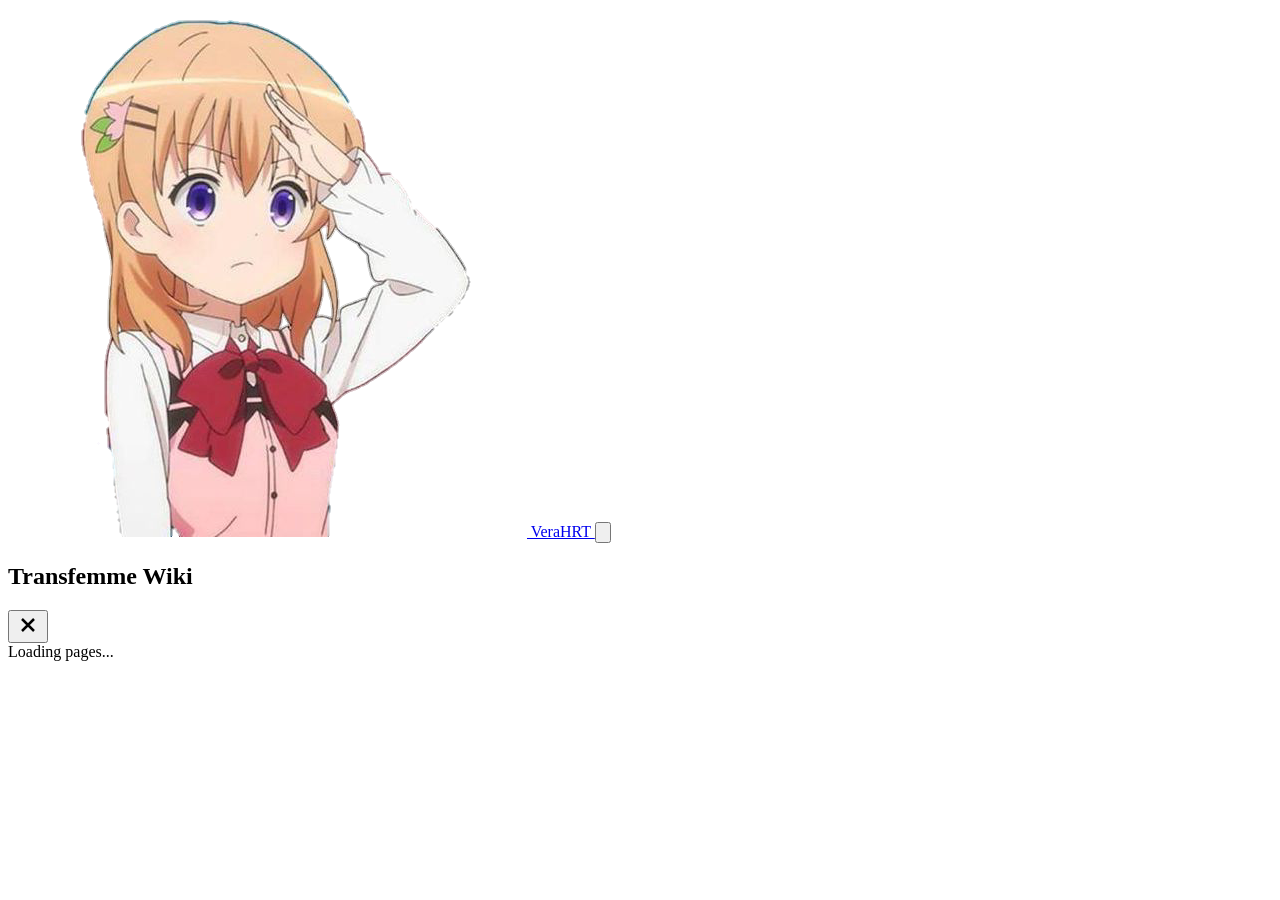
==== transfemme.html @ 3c6050d2 "Add files via upload" ====
<!DOCTYPE html>
<html lang="en">
<head>
<meta charset="utf-8" />
<meta name="viewport" content="width=device-width, initial-scale=1, maximum-scale=1, user-scalable=no, viewport-fit=cover" />
<meta name="theme-color" content="#06060a" />
<title>Transfemme Wiki — VeraHRT</title>

<link rel="preconnect" href="https://fonts.googleapis.com">
<link rel="preconnect" href="https://fonts.gstatic.com" crossorigin>
<link href="https://fonts.googleapis.com/css2?family=Outfit:wght@400;500;600;700;800&family=Inter:wght@400;500;600&family=Noto+Sans+Myanmar:wght@400;500;600&display=swap" rel="stylesheet">
<link rel="stylesheet" href="style/transfemme.css" />
</head>

<body>

<div class="bg-aurora" aria-hidden="true"></div>
<div class="bg-stars" aria-hidden="true"></div>

<header class="site-header">
  <a href="index.html" class="brand">
    <img src="icon.png" alt="" />
    VeraHRT
  </a>
  <button class="menu-btn" id="menuBtn" aria-label="Open menu">
    <svg viewBox="0 0 24 24" fill="none" stroke="currentColor" stroke-width="2.5"><path d="M4 6h16M4 12h16M4 18h16"/></svg>
  </button>
</header>

<div class="app-container">
  <div class="sidebar-overlay" id="sidebarOverlay"></div>
  <aside class="sidebar" id="sidebar">
    <div class="sidebar-header">
      <h2>Transfemme Wiki</h2>
      <button class="close-btn" id="closeBtn">
        <svg viewBox="0 0 24 24" fill="none" stroke="currentColor" stroke-width="2.5" width="24" height="24"><path d="M18 6L6 18M6 6l12 12"/></svg>
      </button>
    </div>
    <nav class="sidebar-nav" id="sidebarNav"></nav>
  </aside>

  <main class="main-content" id="mainContent">
    <div class="content-inner">
      <div class="loader" id="loader">
        <div class="spinner"></div>
        <span>Loading pages...</span>
      </div>
      
      <div id="pageContainer" style="display: none;">
        <div class="page-meta"><span></span><div id="pageCat">Category</div></div>
        <h1 class="page-title" id="pageTitle">Title</h1>
        <div class="page-body" id="pageBody"></div>
        
        <div class="page-nav">
          <button class="nav-btn prev" id="prevBtn">
            <svg viewBox="0 0 24 24" fill="none" stroke="currentColor" stroke-width="2.5"><path d="M15 18l-6-6 6-6"/></svg>
            <span>နောက်သို့ပြန်သွားရန်</span>
          </button>
          <button class="nav-btn next" id="nextBtn">
            <span>ဆက်ဖတ်ရန်</span>
            <svg viewBox="0 0 24 24" fill="none" stroke="currentColor" stroke-width="2.5"><path d="M9 18l6-6-6-6"/></svg>
          </button>
        </div>
      </div>
    </div>
  </main>
</div>

<script src="script/transfemme.js"></script>
</body>
</html>
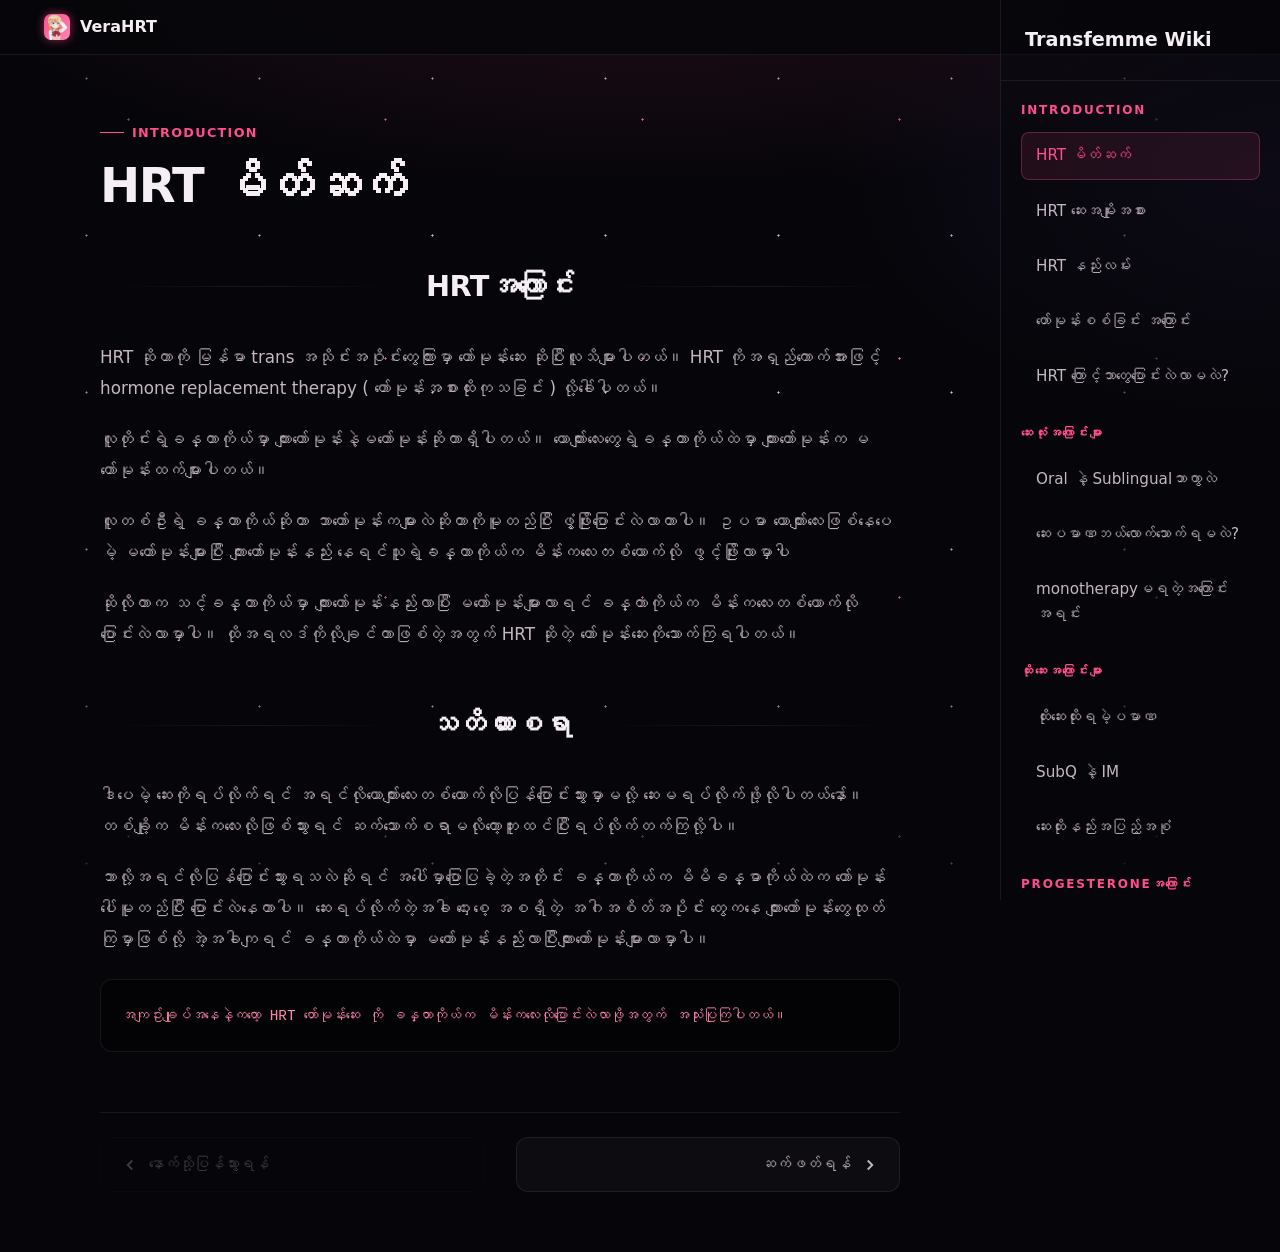
==== commit b67036f6: "Update transfemme.html" ====
--- a/transfemme.html
+++ b/transfemme.html
@@ -44,6 +44,7 @@
       <div class="loader" id="loader">
         <div class="spinner"></div>
         <span>Loading pages...</span>
+        <span>ခနစောင့်ပေးပါ</span>
       </div>
       
       <div id="pageContainer" style="display: none;">
@@ -68,4 +69,4 @@
 
 <script src="script/transfemme.js"></script>
 </body>
-</html>+</html>
--- a/style/transfemme.css
+++ b/style/transfemme.css
@@ -0,0 +1,252 @@
+:root{
+  color-scheme: dark;
+  --bg:#06060a;
+  --bg-card:rgba(255,255,255,0.03);
+  --text:#f5eff4;
+  --text-2:#c3b6c1;
+  --muted:#7d6f7b;
+  --line:rgba(255,255,255,0.075);
+  --pink:#ff4d8d;
+  --pink-2:#ff85b3;
+  --font-display:'Outfit', system-ui, sans-serif;
+  --font-body:'Inter', system-ui, sans-serif;
+  --font-mm:'Inter','Noto Sans Myanmar','Padauk', system-ui, sans-serif;
+  --pad-x:clamp(18px, 5vw, 44px);
+  --sidebar-width: 280px;
+}
+
+*,*::before,*::after{ box-sizing:border-box; }
+html{ -webkit-text-size-adjust:100%; scroll-behavior:smooth; }
+body{
+  margin:0; min-height:100vh; font-family:var(--font-body); line-height:1.65;
+  color:var(--text); background:var(--bg); overflow-x:clip; touch-action:manipulation;
+  -webkit-font-smoothing:antialiased; display:flex; flex-direction:column;
+}
+img,svg{ display:block; max-width:100%; }
+a{ color:inherit; text-decoration:none; }
+button{ font:inherit; color:inherit; border:none; background:none; cursor:pointer; }
+::selection{ background:rgba(255,77,141,0.35); color:#fff; }
+
+.bg-aurora{ position:fixed; inset:0; z-index:-2; pointer-events:none;
+  background: radial-gradient(ellipse 100% 55% at 50% -12%, rgba(255,77,141,0.15), transparent 62%),
+              radial-gradient(ellipse 55% 45% at 100% 20%, rgba(140,90,230,0.1), transparent 65%); }
+.bg-stars{ position:fixed; inset:0; z-index:-1; pointer-events:none;
+  background-image: radial-gradient(circle, rgba(255,255,255,0.8) 0.8px, transparent 1.3px),
+                    radial-gradient(circle, rgba(255,133,179,0.8) 0.9px, transparent 1.4px);
+  background-size:173px 157px, 257px 239px;
+  -webkit-mask-image:radial-gradient(ellipse 95% 85% at 50% 40%, #000 25%, transparent 92%);
+  mask-image:radial-gradient(ellipse 95% 85% at 50% 40%, #000 25%, transparent 92%); }
+
+.site-header{
+  position:sticky; top:0; z-index:60; display:flex; align-items:center; justify-content:space-between;
+  padding:14px var(--pad-x); background:rgba(6,6,10,0.85);
+  -webkit-backdrop-filter:blur(16px); backdrop-filter:blur(16px); border-bottom:1px solid var(--line);
+}
+.brand{ display:inline-flex; align-items:center; gap:10px; font-family:var(--font-display); font-weight:700; font-size:1rem; }
+.brand img{ width:26px; height:26px; border-radius:7px; object-fit:cover; background:linear-gradient(135deg, var(--pink), var(--pink-2)); box-shadow:0 0 10px rgba(255,77,141,0.5); }
+
+.menu-btn{
+  display:flex; align-items:center; justify-content:center; width:36px; height:36px;
+  border-radius:8px; border:1px solid var(--line); color:var(--text-2); transition:background .2s;
+}
+.menu-btn:hover{ background:rgba(255,255,255,0.05); color:#fff; }
+.menu-btn svg{ width:20px; height:20px; }
+
+.app-container{ display:flex; flex:1; position:relative; }
+
+.sidebar{
+  position:fixed; top:0; right:-100%;
+  width:var(--sidebar-width); height:100vh; z-index:100;
+  background:var(--bg); border-left:1px solid var(--line);
+  transition:right .3s cubic-bezier(.22,.9,.3,1);
+  display:flex; flex-direction:column; overflow-y:auto;
+  box-shadow:-10px 0 50px rgba(0,0,0,0.8);
+}
+.sidebar.open{ right:0; }
+.sidebar-header{ padding:24px; border-bottom:1px solid var(--line); display:flex; justify-content:space-between; align-items:center; }
+.sidebar-header h2{ margin:0; font-family:var(--font-display); font-size:1.2rem; }
+.close-btn{ color:var(--muted); transition:color .2s; }
+.close-btn:hover{ color:#fff; }
+.sidebar-nav{ padding:20px; display:flex; flex-direction:column; gap:24px; }
+.nav-category{ display:flex; flex-direction:column; gap:8px; }
+.nav-category-title{ font-family:var(--font-display); font-size:0.75rem; font-weight:700; letter-spacing:0.15em; text-transform:uppercase; color:var(--pink); margin-bottom:4px; }
+.nav-link{
+  display:block; padding:10px 14px; border-radius:8px; font-size:0.95rem; color:var(--text-2);
+  transition:all .2s; border:1px solid transparent; cursor:pointer;
+}
+.nav-link:hover{ background:rgba(255,255,255,0.03); color:#fff; }
+.nav-link.active{ background:rgba(255,77,141,0.1); border-color:rgba(255,77,141,0.3); color:var(--pink); font-weight:500; }
+
+.sidebar-overlay{
+  position:fixed; inset:0; z-index:90; background:rgba(0,0,0,0.7); backdrop-filter:blur(4px);
+  opacity:0; pointer-events:none; transition:opacity .3s;
+}
+.sidebar-overlay.open{ opacity:1; pointer-events:auto; }
+
+.main-content{
+  flex:1; padding:clamp(30px, 6vw, 60px) var(--pad-x);
+  display:flex; flex-direction:column; align-items:center;
+  width:100%; max-width:100vw;
+}
+.content-inner{
+  width:100%; max-width:800px;
+}
+.page-meta{
+  display:inline-flex; align-items:center; gap:8px; margin-bottom:16px;
+  font-family:var(--font-display); font-size:0.8rem; font-weight:600; letter-spacing:0.1em;
+  text-transform:uppercase; color:var(--pink);
+}
+.page-meta span{ width:24px; height:1px; background:var(--pink); display:block; }
+.page-title{
+  margin:0 0 24px; font-family:var(--font-display); font-size:clamp(2rem, 5vw, 3rem);
+  font-weight:800; letter-spacing:-0.03em; line-height:1.1;
+}
+
+.page-body{
+  font-family:var(--font-mm); font-size:1.05rem; line-height:1.85; color:var(--text-2);
+}
+.page-body p{ margin:0 0 1.2em; }
+.page-body ul, .page-body ol{ margin:0 0 1.2em; padding-left:20px; }
+.page-body li{ margin-bottom:8px; }
+.page-body strong{ color:var(--text); }
+
+.md-title {
+  display: flex;
+  align-items: center;
+  justify-content: center;
+  text-align: center;
+  margin: 48px 0 28px;
+  font-family: var(--font-display);
+  font-size: clamp(1.4rem, 3vw, 1.8rem);
+  font-weight: 800;
+  color: var(--text);
+  letter-spacing: -0.02em;
+}
+.md-title::before,
+.md-title::after {
+  content: "";
+  flex: 1;
+  height: 1px;
+  background: linear-gradient(to right, transparent, var(--line), transparent);
+}
+.md-title::before { margin-right: 24px; }
+.md-title::after { margin-left: 24px; }
+
+.md-small {
+  font-size: 0.85rem;
+  color: var(--muted);
+  margin-bottom: 16px;
+  line-height: 1.6;
+  display: block;
+}
+
+.md-image{
+  display: block;
+  max-width: 100%;
+  height: auto;
+  margin: 24px auto;
+  border-radius: 12px;
+  border: 1px solid var(--line);
+  background: rgba(255,255,255,0.02);
+}
+
+blockquote {
+  margin: 24px 0;
+  padding: 16px 20px;
+  border-left: 3px solid var(--pink);
+  background: rgba(255, 77, 141, 0.05);
+  border-radius: 0 12px 12px 0;
+  color: var(--text-2);
+  font-style: normal;
+}
+blockquote p { margin: 0; }
+blockquote em { font-style: normal; }
+
+pre {
+  margin: 24px 0;
+  padding: 20px;
+  background: rgba(0, 0, 0, 0.4);
+  border: 1px solid var(--line);
+  border-radius: 12px;
+  overflow-x: auto;
+}
+pre code {
+  font-family: 'Consolas', 'Monaco', 'Courier New', monospace;
+  font-size: 0.9rem;
+  color: var(--pink-2);
+  line-height: 1.6;
+  white-space: pre-wrap;
+}
+
+.chart-card{
+  margin: 24px 0;
+  border: 1px solid var(--line);
+  border-radius: 12px;
+  overflow: hidden;
+  background: var(--line);
+}
+.chart-grid{
+  display: grid;
+  grid-template-columns: repeat(var(--cols, 1), minmax(0, 1fr));
+  gap: 1px;
+}
+.chart-head{
+  padding: 12px 14px;
+  font-family: var(--font-display);
+  font-weight: 700;
+  font-size: 0.78rem;
+  letter-spacing: 0.06em;
+  text-transform: uppercase;
+  color: var(--pink);
+  background: rgba(255, 77, 141, 0.1);
+  text-align: center;
+  overflow-wrap: anywhere;
+  word-break: break-word;
+}
+.chart-cell{
+  padding: 11px 14px;
+  font-size: 0.95rem;
+  line-height: 1.55;
+  color: var(--text-2);
+  background: rgba(8,8,13,0.95);
+  text-align: center;
+  overflow-wrap: anywhere;
+  word-break: break-word;
+}
+
+@media (max-width: 640px) {
+  .chart-head{ padding: 8px 9px; font-size: 0.62rem; letter-spacing: 0.03em; }
+  .chart-cell{ padding: 8px 9px; font-size: 0.8rem; line-height: 1.5; }
+  .chart-card{ margin: 16px 0; }
+}
+@media (max-width: 380px) {
+  .chart-head{ padding: 6px 7px; font-size: 0.56rem; }
+  .chart-cell{ padding: 6px 7px; font-size: 0.72rem; }
+}
+
+.page-nav{
+  display:flex; justify-content:space-between; gap:16px; margin-top:60px; padding-top:24px; border-top:1px solid var(--line);
+}
+.nav-btn{
+  display:flex; align-items:center; gap:10px; padding:14px 20px; border-radius:12px;
+  background:var(--bg-card); border:1px solid var(--line); color:var(--text-2);
+  font-family:var(--font-display); font-size:0.95rem; font-weight:500; transition:all .2s;
+  flex:1; max-width:48%; text-align:left; cursor:pointer;
+}
+.nav-btn.next{ justify-content:flex-end; text-align:right; }
+.nav-btn:hover{ background:rgba(255,255,255,0.06); border-color:var(--pink); color:#fff; }
+.nav-btn svg{ width:18px; height:18px; flex-shrink:0; }
+.nav-btn:disabled{ opacity:0.3; cursor:not-allowed; border-color:var(--line); background:transparent; }
+.nav-btn:disabled:hover{ background:transparent; border-color:var(--line); color:var(--text-2); }
+
+.loader{ display:flex; flex-direction:column; align-items:center; justify-content:center; height:50vh; gap:16px; color:var(--muted); font-family:var(--font-display); }
+.spinner{ width:32px; height:32px; border:3px solid rgba(255,77,141,0.2); border-top-color:var(--pink); border-radius:50%; animation:spin 1s linear infinite; }
+@keyframes spin { to { transform:rotate(360deg); } }
+
+@media (min-width: 900px) {
+  .sidebar{ right:0; left:auto; box-shadow:none; background:rgba(6,6,10,0.5); }
+  .sidebar-overlay, .menu-btn, .close-btn{ display:none; }
+  .app-container{ max-width:1200px; margin:0 auto; width:100%; }
+  .main-content{ padding-left:40px; padding-right:40px; margin-right:var(--sidebar-width); }
+  .content-inner{ margin:0 auto; }
+}
